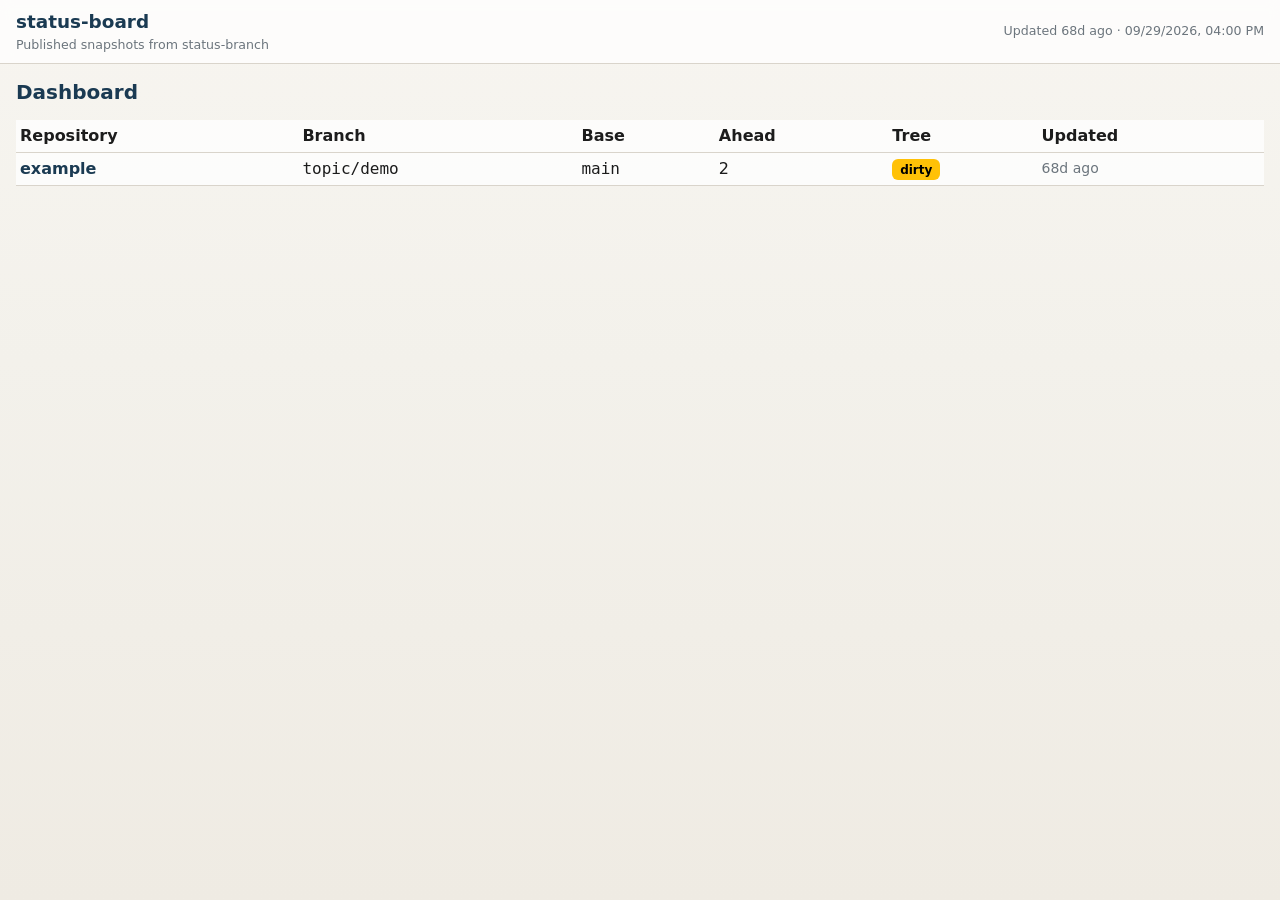
==== index.html @ 7bd849c1 "Add Static Status Snapshot Dashboard Add a read-only GitHub Pages site for browsing published status" ====
<!DOCTYPE html>
<html lang="en">
<head>
  <meta charset="utf-8">
  <meta name="viewport" content="width=device-width, initial-scale=1">
  <meta name="color-scheme" content="light dark">
  <title>status-board</title>
  <script>
    (function () {
      function applyTheme() {
        var dark = window.matchMedia("(prefers-color-scheme: dark)").matches;
        document.documentElement.setAttribute(
          "data-bs-theme",
          dark ? "dark" : "light"
        );
      }
      applyTheme();
      var mq = window.matchMedia("(prefers-color-scheme: dark)");
      if (typeof mq.addEventListener === "function") {
        mq.addEventListener("change", applyTheme);
      } else if (typeof mq.addListener === "function") {
        mq.addListener(applyTheme);
      }
    })();
  </script>
  <link rel="stylesheet" href="assets/vendor/bootstrap/bootstrap.min.css">
  <link rel="stylesheet" href="assets/vendor/bootstrap-icons/bootstrap-icons.min.css">
  <link rel="stylesheet" href="assets/css/app.css">
</head>
<body>
  <header class="sb-context border-bottom">
    <div class="container-fluid py-2 px-3 d-flex flex-wrap align-items-center gap-3">
      <div class="me-auto">
        <a class="sb-brand" href="index.html">status-board</a>
        <div class="small text-secondary">Published snapshots from status-branch</div>
      </div>
      <span class="small text-secondary" id="hub-updated" hidden></span>
    </div>
  </header>

  <main class="container-fluid px-3 py-3">
    <section class="sb-section" aria-label="Dashboard">
      <h1 class="h5 mb-3">Dashboard</h1>
      <p class="small text-secondary" id="hub-status">Loading…</p>
      <div class="table-responsive" id="hub-table-wrap" hidden>
        <table class="table table-sm align-middle sb-hub-table">
          <thead>
            <tr>
              <th scope="col">Repository</th>
              <th scope="col">Branch</th>
              <th scope="col">Base</th>
              <th scope="col">Ahead</th>
              <th scope="col">Tree</th>
              <th scope="col">Updated</th>
            </tr>
          </thead>
          <tbody id="hub-rows"></tbody>
        </table>
      </div>
    </section>
  </main>

  <script src="assets/vendor/bootstrap/bootstrap.bundle.min.js"></script>
  <script src="assets/js/common.js"></script>
  <script src="assets/js/hub.js"></script>
</body>
</html>
---- assets/css/app.css ----
:root {
  color-scheme: light dark;

  --sb-ink: #1a3a52;
  --sb-ink-hover: #142c3f;
  --sb-paper: #f3f1eb;
  --sb-paper-top: #f7f5f0;
  --sb-paper-bottom: #efebe3;
  --sb-text: #1c1c1c;
  --sb-rule: #d9d4cb;
  --sb-panel: rgba(255, 255, 255, 0.55);
  --sb-context: rgba(255, 255, 255, 0.72);
  --sb-head: rgba(26, 58, 82, 0.06);
  --sb-muted: #6c757d;
  --sb-muted-hover: #495057;
  --sb-badge-quiet-bg: #f8f9fa;
  --sb-badge-quiet-fg: #6c757d;
  --sb-success: #198754;
}

@media (prefers-color-scheme: dark) {
  :root {
    --sb-ink: #a8c5d8;
    --sb-ink-hover: #c5dceb;
    --sb-paper: #1c1b19;
    --sb-paper-top: #22201c;
    --sb-paper-bottom: #161512;
    --sb-text: #eae6df;
    --sb-rule: #3d3a34;
    --sb-panel: rgba(255, 255, 255, 0.06);
    --sb-context: rgba(28, 27, 25, 0.88);
    --sb-head: rgba(168, 197, 216, 0.1);
    --sb-muted: #9a958c;
    --sb-muted-hover: #c4bfb4;
    --sb-badge-quiet-bg: rgba(255, 255, 255, 0.08);
    --sb-badge-quiet-fg: #c4bfb4;
    --sb-success: #3dd68c;
  }
}

body {
  background:
    linear-gradient(180deg, var(--sb-paper-top) 0%, var(--sb-paper) 40%, var(--sb-paper-bottom) 100%);
  color: var(--sb-text);
  min-height: 100vh;
}

.sb-context {
  background: var(--sb-context);
  backdrop-filter: blur(6px);
  font-size: 0.9rem;
}

.sb-repo {
  font-weight: 650;
  color: var(--sb-ink);
  font-size: 1.05rem;
}

.sb-repo-path {
  font-size: 0.7rem;
  line-height: 1.3;
  max-width: min(100%, 42rem);
  overflow: hidden;
  text-overflow: ellipsis;
  white-space: nowrap;
}

.sb-brand {
  font-weight: 650;
  color: var(--sb-ink);
  font-size: 1.15rem;
  text-decoration: none;
}

.sb-brand:hover {
  color: var(--sb-ink-hover);
}

.sb-section h2,
.sb-section .h5 {
  color: var(--sb-ink);
  font-weight: 600;
}

.sb-mono,
code {
  font-family: "IBM Plex Mono", "SF Mono", ui-monospace, monospace;
}

.sb-spine {
  --bs-table-bg: var(--sb-panel);
  --bs-table-color: var(--sb-text);
  --bs-table-border-color: var(--sb-rule);
  --bs-table-striped-bg: transparent;
  --bs-table-striped-color: var(--sb-text);
  --bs-table-active-bg: var(--sb-head);
  --bs-table-active-color: var(--sb-text);
  --bs-table-hover-bg: var(--sb-head);
  --bs-table-hover-color: var(--sb-text);
  --bs-table-accent-bg: transparent;
  color: var(--sb-text);
  background: var(--sb-panel);
  font-size: 0.9rem;
}

.sb-spine > :not(caption) > * > * {
  border-bottom-color: var(--sb-rule);
  box-shadow: none;
}

.sb-spine > thead > tr > * {
  color: var(--sb-ink);
}

.sb-hub-table {
  --bs-table-bg: var(--sb-panel);
  --bs-table-color: var(--sb-text);
  --bs-table-border-color: var(--sb-rule);
  --bs-table-hover-bg: var(--sb-head);
  --bs-table-hover-color: var(--sb-text);
  background: var(--sb-panel);
}

.sb-hub-table a {
  color: var(--sb-ink);
  font-weight: 600;
  text-decoration: none;
}

.sb-hub-table a:hover {
  color: var(--sb-ink-hover);
  text-decoration: underline;
}

.sb-head > * {
  --bs-table-bg-type: var(--sb-head);
  background-color: var(--sb-head) !important;
}

.sb-head-badge {
  background: var(--sb-ink) !important;
  color: var(--sb-paper) !important;
  border-radius: 0.25rem;
  font-weight: 500;
}

@media (prefers-color-scheme: dark) {
  .sb-head-badge {
    color: #1c1b19 !important;
  }
}

.btn-primary {
  background: var(--sb-ink);
  border-color: var(--sb-ink);
}

.btn-primary:hover {
  background: var(--sb-ink-hover);
  border-color: var(--sb-ink-hover);
}

@media (prefers-color-scheme: dark) {
  .btn-primary {
    color: #1c1b19;
  }

  .btn-primary:hover {
    color: #1c1b19;
  }
}

.border-bottom {
  border-color: var(--sb-rule) !important;
}

.sb-narrative {
  white-space: pre-wrap;
  line-height: 1.45;
  padding: 0.75rem 0;
}

.sb-scroll-panel {
  background: var(--sb-panel);
  border: 1px solid var(--sb-rule);
  border-radius: 0.35rem;
}

.sb-overview-row {
  align-items: stretch;
}

.sb-overview-row > [class*="col-"] {
  display: flex;
}

.sb-overview-row .sb-scroll-panel {
  width: 100%;
  display: flex;
  flex-direction: column;
  min-height: 0;
}

.sb-scroll-panel-body {
  max-height: min(48vh, 32rem);
  overflow-y: auto;
  overscroll-behavior: contain;
  padding: 0.85rem 1rem;
  flex: 1 1 auto;
  font-size: 0.9rem;
  line-height: 1.45;
}

.sb-scroll-panel .sb-narrative {
  max-height: none;
  overflow: visible;
}

@media (max-width: 991.98px) {
  .sb-scroll-panel-body {
    max-height: min(40vh, 24rem);
  }
}

.sb-story-preview {
  max-width: 18rem;
  white-space: normal;
  line-height: 1.3;
}

.sb-feature-skim {
  list-style: disc;
  padding-left: 1.1rem;
  margin: 0;
  line-height: 1.35;
}

.sb-feature-skim li {
  margin: 0.1rem 0;
}

.sb-features-cell {
  vertical-align: top;
  max-width: 16rem;
}

.sb-badge-quiet {
  background: var(--sb-badge-quiet-bg) !important;
  color: var(--sb-badge-quiet-fg) !important;
  border: 1px solid var(--sb-rule);
}

.sb-empty {
  color: var(--sb-muted);
}

.sb-body {
  white-space: pre-wrap;
}

.sb-diff {
  background: #1e1e1e;
  color: #e8e8e8;
  overflow: auto;
  max-height: 70vh;
  font-size: 0.8rem;
  border: 1px solid #333;
  border-radius: 0.25rem;
}

.sb-diff-line {
  padding: 0 1rem;
  white-space: pre-wrap;
  word-break: break-word;
  font-family: "IBM Plex Mono", "SF Mono", ui-monospace, monospace;
}

.sb-diff-add {
  background: rgba(46, 160, 67, 0.22);
  color: #aff5b4;
}

.sb-diff-del {
  background: rgba(248, 81, 73, 0.22);
  color: #ffc1bc;
}

.sb-diff-hunk {
  color: #79c0ff;
  background: rgba(56, 139, 253, 0.12);
}

.sb-diff-meta {
  color: #8b949e;
}

.sb-diff-ctx {
  color: #e8e8e8;
}
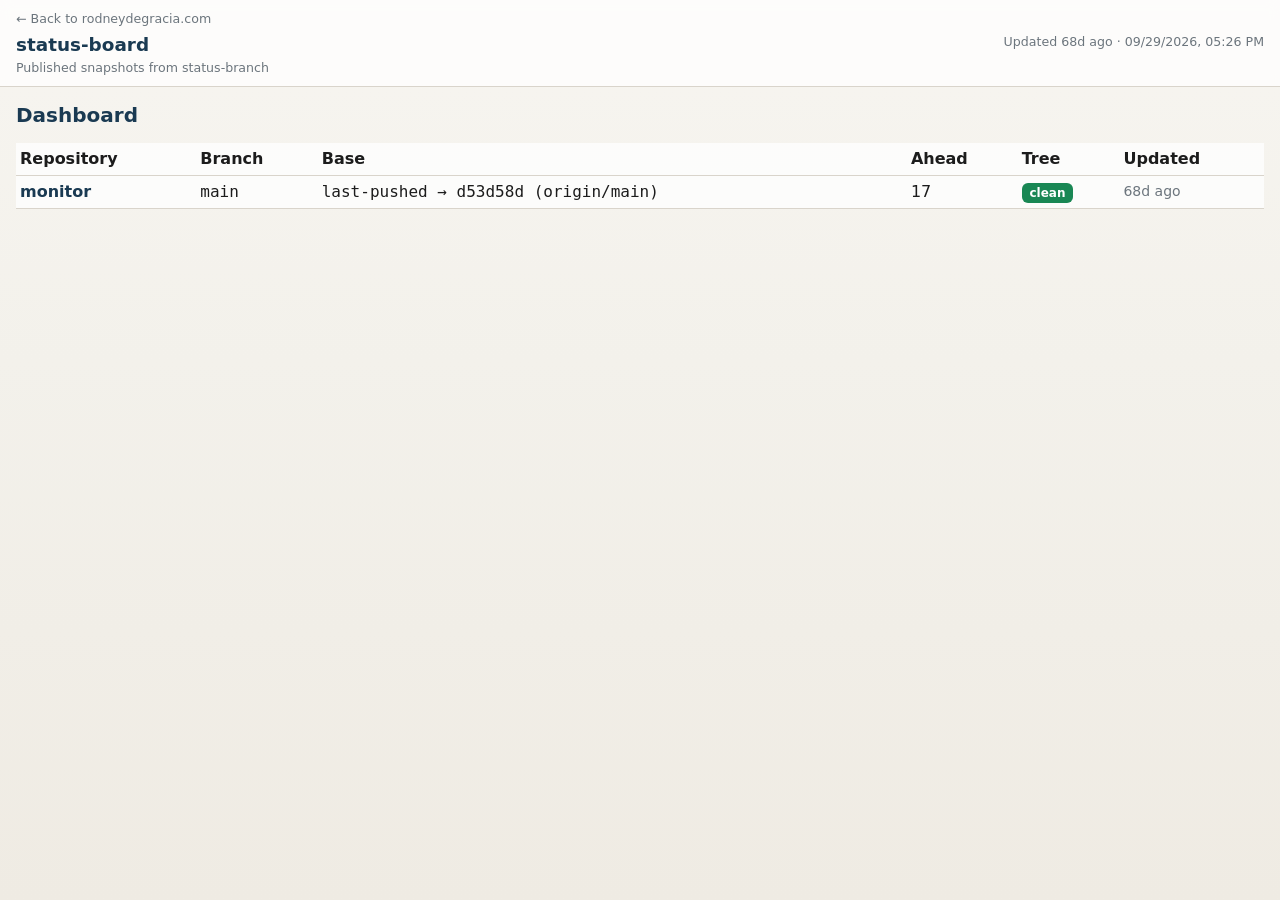
==== commit ff40ba9f: "Add Site Navigation And Align Stories Add links from the dashboard, repository, and commit views bac" ====
--- a/index.html
+++ b/index.html
@@ -31,7 +31,11 @@
   <header class="sb-context border-bottom">
     <div class="container-fluid py-2 px-3 d-flex flex-wrap align-items-center gap-3">
       <div class="me-auto">
-        <a class="sb-brand" href="index.html">status-board</a>
+        <a
+          class="small text-secondary text-decoration-none sb-site-back"
+          href="https://rodneydegracia.com/"
+        >← Back to rodneydegracia.com</a>
+        <a class="sb-brand d-block" href="index.html">status-board</a>
         <div class="small text-secondary">Published snapshots from status-branch</div>
       </div>
       <span class="small text-secondary" id="hub-updated" hidden></span>
--- a/assets/css/app.css
+++ b/assets/css/app.css
@@ -77,6 +77,15 @@
   color: var(--sb-ink-hover);
 }
 
+.sb-site-back {
+  display: inline-block;
+  margin-bottom: 0.15rem;
+}
+
+.sb-site-back:hover {
+  color: var(--sb-ink-hover) !important;
+}
+
 .sb-section h2,
 .sb-section .h5 {
   color: var(--sb-ink);
@@ -224,9 +233,14 @@
 }
 
 .sb-story-preview {
-  max-width: 18rem;
+  max-width: 13rem;
   white-space: normal;
   line-height: 1.3;
+}
+
+.sb-story-cell {
+  max-width: 13rem;
+  vertical-align: top;
 }
 
 .sb-feature-skim {
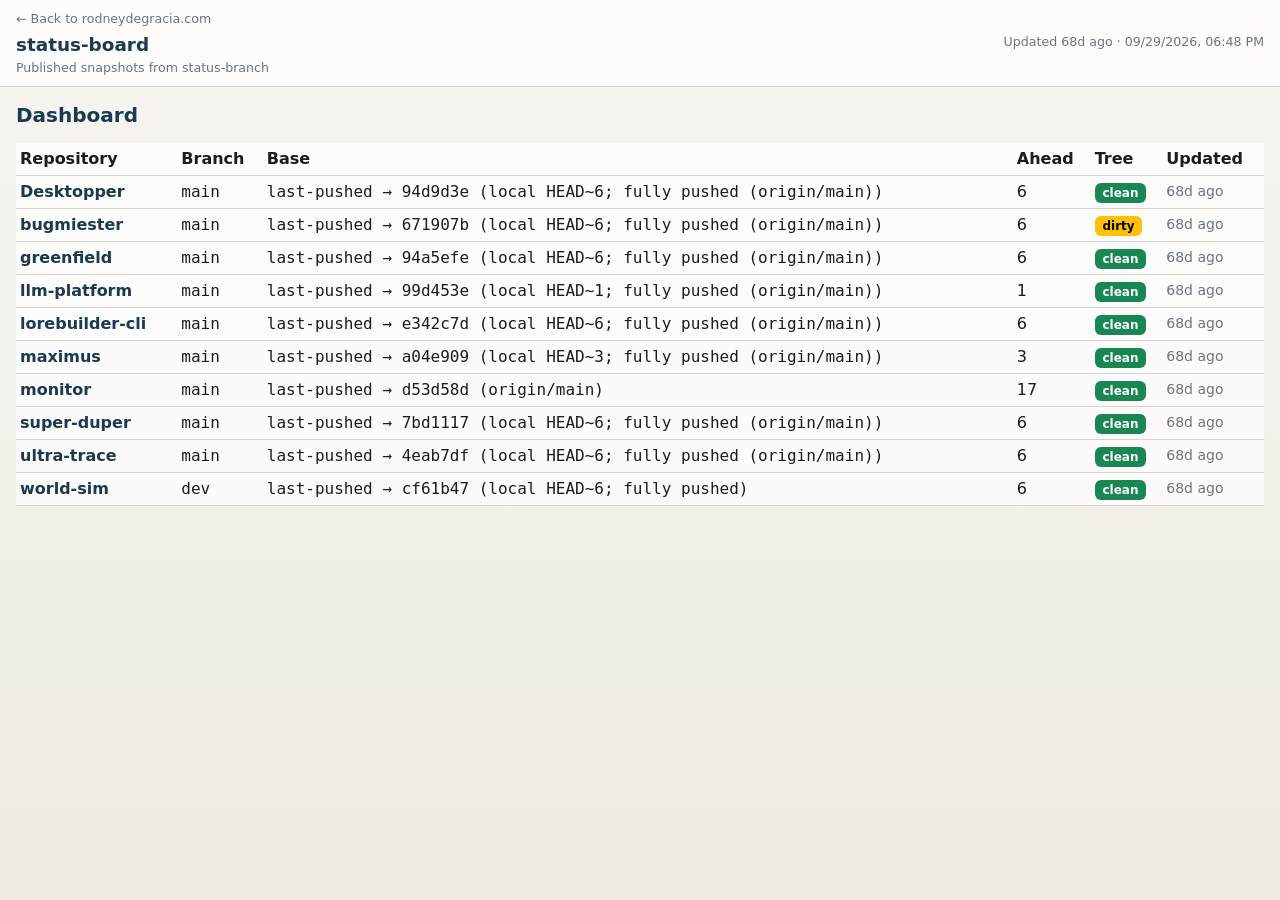
==== commit 757bf172: "Add GoatCounter analytics tracking Add asynchronous GoatCounter tracking to the index, commit, and r" ====
--- a/index.html
+++ b/index.html
@@ -67,5 +67,10 @@
   <script src="assets/vendor/bootstrap/bootstrap.bundle.min.js"></script>
   <script src="assets/js/common.js"></script>
   <script src="assets/js/hub.js"></script>
+  <script
+    data-goatcounter="https://rdegraci-gh-io.goatcounter.com/count"
+    async
+    src="//gc.zgo.at/count.js"
+  ></script>
 </body>
 </html>
